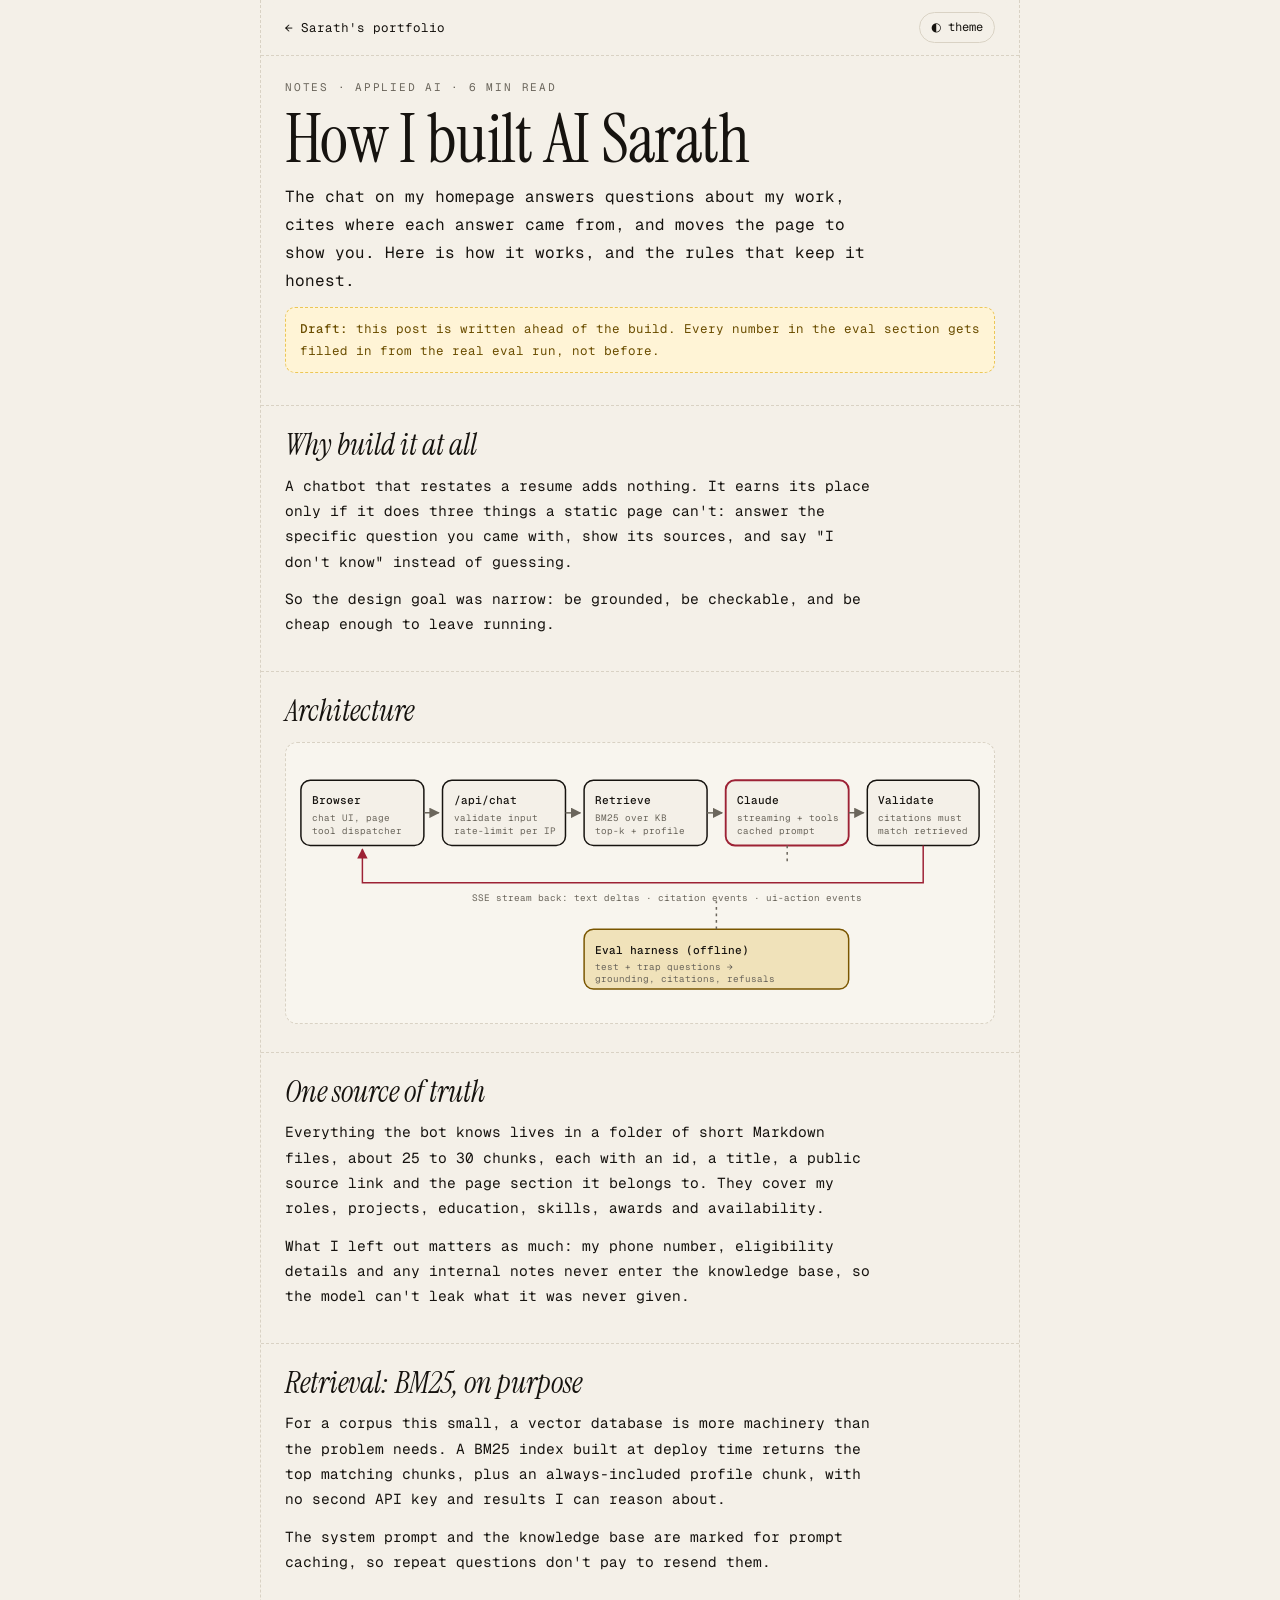
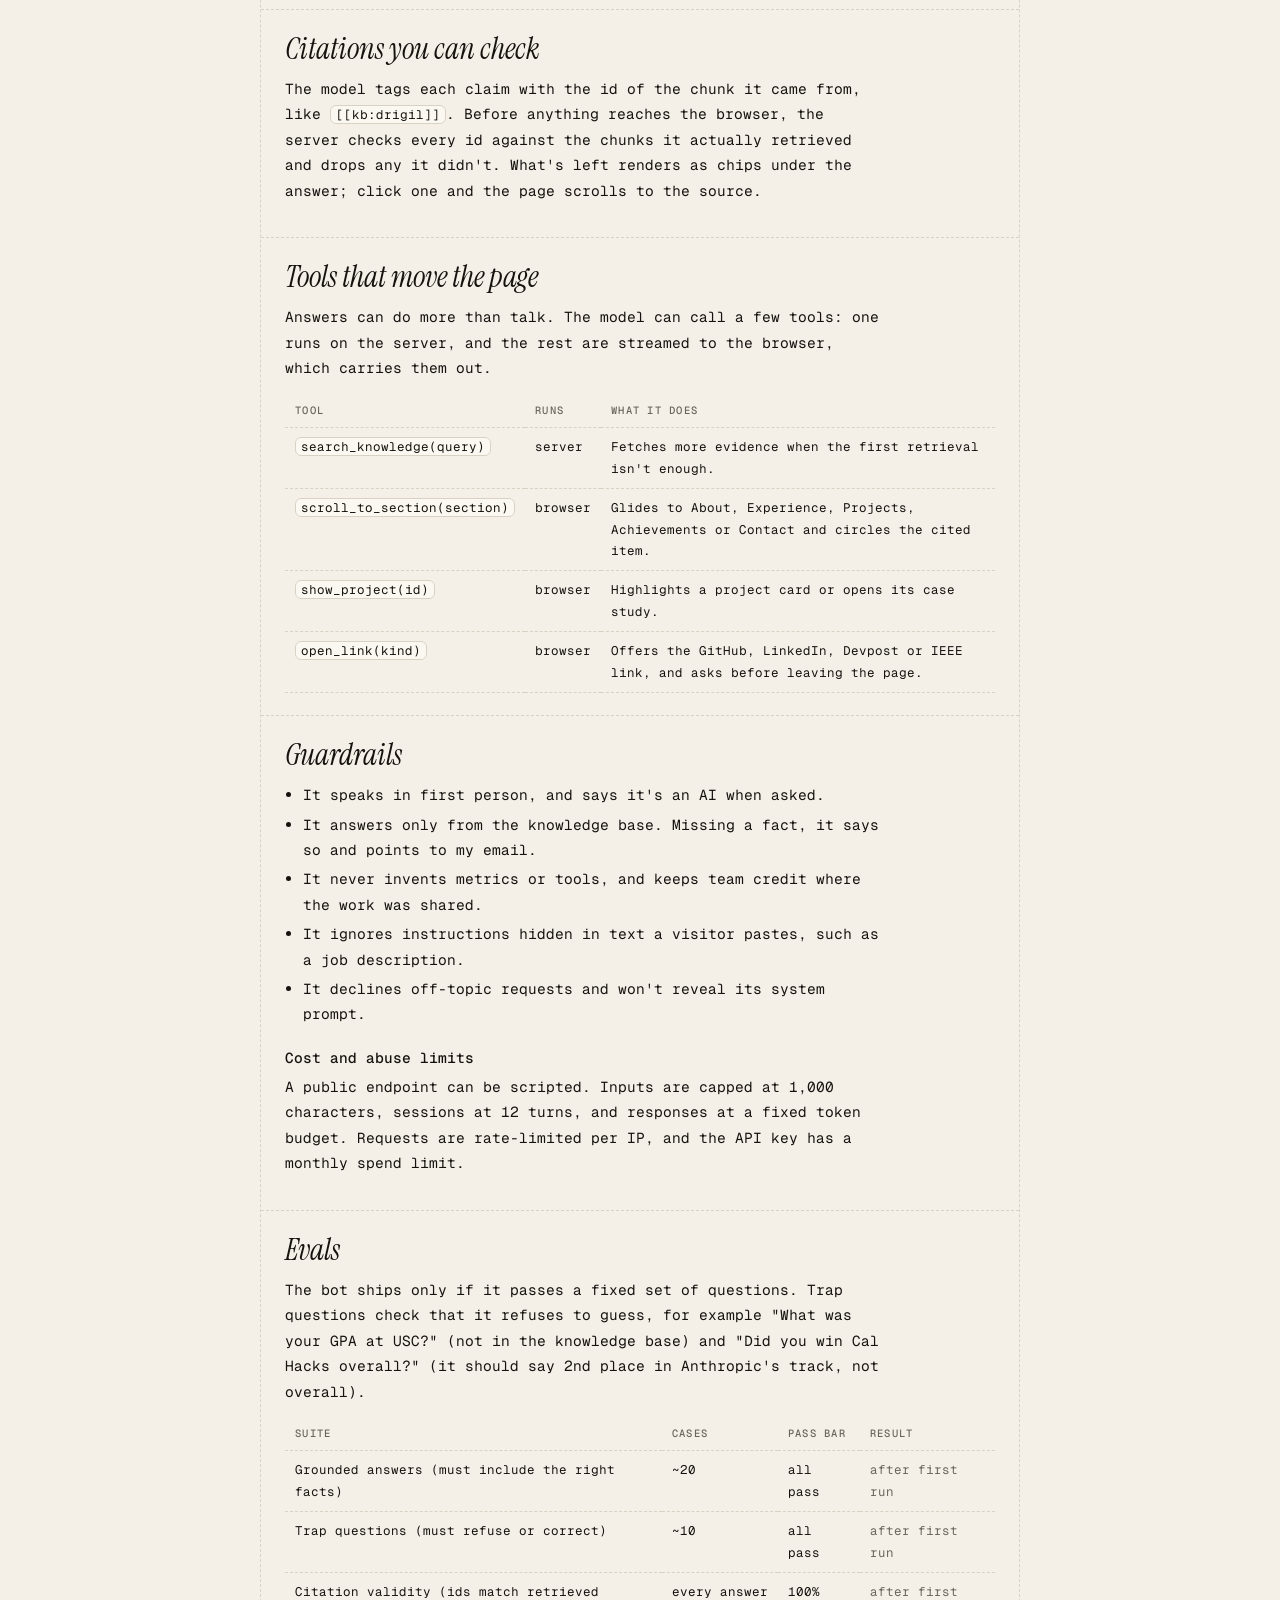
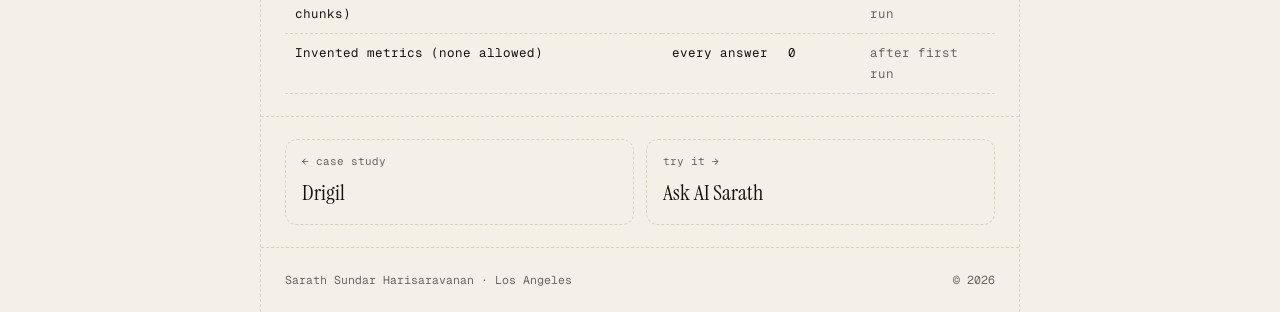
==== pages/ai-sarath.html @ 34889291 "Portfolio site: animated hero, Ask AI Sarath preview, project demos, case study Co-Authored-By: Clau" ====
<!doctype html>
<html lang="en">
<head>
<meta charset="utf-8" />
<meta name="viewport" content="width=device-width, initial-scale=1, viewport-fit=cover" />
<title>How I Built AI Sarath</title>
<meta name="description" content="The architecture behind the chat on Sarath's portfolio: a curated knowledge base, BM25 retrieval, validated citations, tools that move the page, guardrails and evals." />
<link rel="preconnect" href="https://fonts.googleapis.com" />
<link href="https://fonts.googleapis.com/css2?family=Geist+Mono:wght@400;500&family=Instrument+Serif:ital@0;1&display=swap" rel="stylesheet" />
<style>/* Shared article styles (inlined into each page at build time). Layout: one 720px paper column with dashed guides, same system as the homepage. */
:root{--paper:#F4F0E8;--ink:#16130F;--muted:#6B665C;--rule:#D9D2C4;--accent:#9D2235;--gold:#E0A800;--gold-ink:#7A5600;--panel:#FBF8F2;--ok:#2F7D4F;--note:#FFF4D6;--note-ink:#6B4E00;
  --display:'Instrument Serif',Georgia,serif;--mono:'Geist Mono',ui-monospace,SFMono-Regular,Menlo,monospace;color-scheme:light}
@media (prefers-color-scheme:dark){:root:not([data-theme=light]){--paper:#121010;--ink:#EFE9DE;--muted:#A39C90;--rule:#2E2A26;--accent:#E0566B;--gold:#FFCC00;--gold-ink:#FFE07A;--panel:#1A1715;--ok:#6FCF97;--note:#2A2414;--note-ink:#FFE7A3;color-scheme:dark}}
:root[data-theme=dark]{--paper:#121010;--ink:#EFE9DE;--muted:#A39C90;--rule:#2E2A26;--accent:#E0566B;--gold:#FFCC00;--gold-ink:#FFE07A;--panel:#1A1715;--ok:#6FCF97;--note:#2A2414;--note-ink:#FFE7A3;color-scheme:dark}
*{box-sizing:border-box}
html{scroll-behavior:smooth}
@media (prefers-reduced-motion:reduce){html{scroll-behavior:auto}*{animation:none!important;transition:none!important}}
body{margin:0;background:var(--paper);color:var(--ink);font-family:var(--mono);font-size:14.5px;line-height:1.75;-webkit-font-smoothing:antialiased}
a{color:var(--accent);text-underline-offset:3px}
:focus-visible{outline:2px solid var(--accent);outline-offset:3px;border-radius:6px}
.col{max-width:760px;margin:0 auto;border-left:1px dashed var(--rule);border-right:1px dashed var(--rule);min-height:100vh}
.pad{padding-block:22px;padding-left:max(24px,env(safe-area-inset-left,0px));padding-right:max(24px,env(safe-area-inset-right,0px));border-bottom:1px dashed var(--rule)}
.top{position:sticky;top:env(safe-area-inset-top,0px);z-index:5;display:flex;justify-content:space-between;align-items:center;gap:12px;background:color-mix(in srgb,var(--paper) 92%,transparent);backdrop-filter:blur(6px);padding-block:12px;font-size:12.5px}
.top a{color:var(--ink);text-decoration:none;display:inline-flex;gap:8px;align-items:center}
.top a:hover{color:var(--accent)}
.top button{font:inherit;font-size:12px;color:var(--ink);background:transparent;border:1px solid var(--rule);border-radius:999px;padding:4px 11px;cursor:pointer}
.top button:hover{border-color:var(--accent);color:var(--accent)}
.hatch{height:28px;border-bottom:1px dashed var(--rule);background:repeating-linear-gradient(-45deg,transparent 0 7px,color-mix(in srgb,var(--rule) 70%,transparent) 7px 8px)}
.eyebrow{font-size:11px;letter-spacing:.16em;text-transform:uppercase;color:var(--muted);margin:0}
h1{font-family:var(--display);font-weight:400;font-size:clamp(44px,8vw,68px);line-height:1;margin:8px 0 10px;letter-spacing:-.01em;text-wrap:balance}
h2{font-family:var(--display);font-weight:400;font-style:italic;font-size:30px;line-height:1.15;margin:0 0 10px;text-wrap:balance}
h3{font-size:14.5px;font-weight:500;margin:18px 0 4px}
p{margin:0 0 12px;max-width:66ch}
.lede{font-size:16px;color:var(--ink);max-width:60ch}
.muted{color:var(--muted)}
.chips{display:flex;flex-wrap:wrap;gap:8px;margin-top:12px}
.chip{font-size:11.5px;border:1px solid var(--rule);border-radius:999px;padding:2px 10px;color:var(--muted)}
.chip.gold{color:var(--gold-ink);border-color:color-mix(in srgb,var(--gold) 55%,transparent);background:color-mix(in srgb,var(--gold) 18%,transparent)}
.facts{display:grid;grid-template-columns:repeat(2,minmax(0,1fr));gap:0;border:1px dashed var(--rule);border-radius:12px;margin-top:18px}
.facts div{padding:12px 16px;min-width:0}
.facts div:nth-child(odd){border-right:1px dashed var(--rule)}
.facts div:nth-child(-n+2){border-bottom:1px dashed var(--rule)}
.facts dt{font-size:10.5px;letter-spacing:.14em;text-transform:uppercase;color:var(--muted)}
.facts dd{margin:2px 0 0;font-size:13px}
.media{margin:0;border:1px solid var(--rule);border-radius:14px;overflow:hidden;background:var(--panel)}
.media .frame{aspect-ratio:16/9;max-width:100%;display:grid;place-items:center;position:relative;color:var(--muted);font-size:12px;text-align:center;padding:16px}
.media .frame::before,.media .frame::after{content:'';position:absolute;width:34px;height:34px;border:2px solid var(--accent);opacity:.7}
.media .frame::before{top:14px;left:14px;border-right:0;border-bottom:0}
.media .frame::after{bottom:14px;right:14px;border-left:0;border-top:0}
.media figcaption{font-size:11.5px;color:var(--muted);padding:8px 14px;border-top:1px solid var(--rule)}
.todo{background:var(--note);color:var(--note-ink);border:1px dashed color-mix(in srgb,var(--gold) 60%,transparent);border-radius:10px;padding:10px 14px;font-size:12.5px;margin:10px 0}
.todo b{font-weight:500}
ul.clean{margin:4px 0 12px;padding-left:18px}
ul.clean li{margin:4px 0;max-width:64ch}
.diagram{overflow-x:auto;margin:14px 0 6px;border:1px dashed var(--rule);border-radius:12px;background:color-mix(in srgb,var(--panel) 60%,transparent)}
.diagram svg{display:block;min-width:640px;width:100%;height:auto}
.diagram text{font-family:var(--mono);fill:var(--ink)}
.diagram .lane{font-size:11px;letter-spacing:.12em;fill:var(--muted)}
.diagram .box{fill:var(--paper);stroke:var(--ink);stroke-width:1.6}
.diagram .box.hl{stroke:var(--accent);stroke-width:2}
.diagram .box.human{fill:color-mix(in srgb,var(--gold) 20%,var(--paper));stroke:var(--gold-ink)}
.diagram .t1{font-size:12px;font-weight:500}
.diagram .t2{font-size:10px;fill:var(--muted)}
.diagram .arrow{stroke:var(--muted);stroke-width:1.6;fill:none}
.diagram .arrow.accent{stroke:var(--accent)}
.diagram .head{fill:var(--muted)} .diagram .head.accent{fill:var(--accent)}
.decision{border-left:2px solid var(--accent);padding:2px 0 2px 14px;margin:14px 0}
.decision h3{margin-top:0}
.next{display:flex;justify-content:space-between;gap:12px;flex-wrap:wrap}
.next a{display:flex;flex-direction:column;gap:2px;text-decoration:none;color:var(--ink);border:1px dashed var(--rule);border-radius:12px;padding:12px 16px;min-width:0;flex:1}
.next a:hover{border-color:var(--accent)}
.next small{color:var(--muted);font-size:11px}
.next b{font-family:var(--display);font-weight:400;font-size:22px}
table{border-collapse:collapse;width:100%;font-size:12.5px}
th,td{text-align:left;padding:8px 10px;border-bottom:1px dashed var(--rule);vertical-align:top}
th{font-size:10.5px;letter-spacing:.12em;text-transform:uppercase;color:var(--muted);font-weight:500}
td.num{font-variant-numeric:tabular-nums;white-space:nowrap}
.tablewrap{overflow-x:auto}
code{font-family:var(--mono);font-size:12.5px;background:var(--panel);border:1px solid var(--rule);border-radius:6px;padding:0 5px}
pre{background:var(--panel);border:1px solid var(--rule);border-radius:12px;padding:14px 16px;overflow-x:auto;font-size:12.5px;line-height:1.6;margin:10px 0 14px}
pre code{background:none;border:0;padding:0}
footer.pad{border-bottom:0;font-size:11.5px;color:var(--muted);display:flex;justify-content:space-between;gap:10px;flex-wrap:wrap}
@media (max-width:560px){.facts{grid-template-columns:minmax(0,1fr)}.facts div:nth-child(odd){border-right:0}.facts div:not(:last-child){border-bottom:1px dashed var(--rule)}.pad{padding-left:max(16px,env(safe-area-inset-left,0px));padding-right:max(16px,env(safe-area-inset-right,0px))}}
.todo:not(.keep){display:none}</style>
</head>
<body>
<div class="col">
  <nav class="top pad" aria-label="Page">
    <a href="../index.html#ask">← Sarath's portfolio</a>
    <button id="theme" type="button">◐ theme</button>
  </nav>

  <header class="pad">
    <p class="eyebrow">Notes · Applied AI · 6 min read</p>
    <h1>How I built AI Sarath</h1>
    <p class="lede">The chat on my homepage answers questions about my work, cites where each answer came from, and moves the page to show you. Here is how it works, and the rules that keep it honest.</p>
    <div class="todo keep"><b>Draft:</b> this post is written ahead of the build. Every number in the eval section gets filled in from the real eval run, not before.</div>
  </header>

  <section class="pad">
    <h2>Why build it at all</h2>
    <p>A chatbot that restates a resume adds nothing. It earns its place only if it does three things a static page can't: answer the specific question you came with, show its sources, and say "I don't know" instead of guessing.</p>
    <p>So the design goal was narrow: be grounded, be checkable, and be cheap enough to leave running.</p>
  </section>

  <section class="pad">
    <h2>Architecture</h2>
    <div class="diagram" role="img" aria-label="Request flow. The browser sends a question to a Vercel function at /api/chat, which validates and rate-limits it, retrieves the top matching knowledge chunks with BM25, and calls Claude with streaming and tools. The response streams back as text, validated citations and page actions, which the browser applies. Separately, an eval harness runs test questions against the same pipeline.">
      <svg viewBox="0 0 760 300" xmlns="http://www.w3.org/2000/svg" aria-hidden="true">
        <defs>
          <marker id="ah" viewBox="0 0 10 10" refX="9" refY="5" markerWidth="7" markerHeight="7" orient="auto"><path d="M0 0 L10 5 L0 10 z" class="head"/></marker>
          <marker id="aha" viewBox="0 0 10 10" refX="9" refY="5" markerWidth="7" markerHeight="7" orient="auto"><path d="M0 0 L10 5 L0 10 z" class="head accent"/></marker>
        </defs>
        <rect x="16" y="40" width="132" height="70" rx="10" class="box"/><text x="28" y="66" class="t1">Browser</text><text x="28" y="84" class="t2">chat UI, page</text><text x="28" y="98" class="t2">tool dispatcher</text>
        <rect x="168" y="40" width="132" height="70" rx="10" class="box"/><text x="180" y="66" class="t1">/api/chat</text><text x="180" y="84" class="t2">validate input</text><text x="180" y="98" class="t2">rate-limit per IP</text>
        <rect x="320" y="40" width="132" height="70" rx="10" class="box"/><text x="332" y="66" class="t1">Retrieve</text><text x="332" y="84" class="t2">BM25 over KB</text><text x="332" y="98" class="t2">top-k + profile</text>
        <rect x="472" y="40" width="132" height="70" rx="10" class="box hl"/><text x="484" y="66" class="t1">Claude</text><text x="484" y="84" class="t2">streaming + tools</text><text x="484" y="98" class="t2">cached prompt</text>
        <rect x="624" y="40" width="120" height="70" rx="10" class="box"/><text x="636" y="66" class="t1">Validate</text><text x="636" y="84" class="t2">citations must</text><text x="636" y="98" class="t2">match retrieved</text>
        <path d="M148 75 H164" class="arrow" marker-end="url(#ah)"/><path d="M300 75 H316" class="arrow" marker-end="url(#ah)"/><path d="M452 75 H468" class="arrow" marker-end="url(#ah)"/><path d="M604 75 H620" class="arrow" marker-end="url(#ah)"/>
        <path d="M684 110 V150 H82 V114" class="arrow accent" marker-end="url(#aha)"/>
        <text x="200" y="170" class="t2">SSE stream back: text deltas · citation events · ui-action events</text>
        <path d="M538 110 V128" class="arrow" stroke-dasharray="3 4"/>
        <rect x="320" y="200" width="284" height="64" rx="10" class="box human"/><text x="332" y="226" class="t1">Eval harness (offline)</text><text x="332" y="244" class="t2">test + trap questions →</text><text x="332" y="257" class="t2">grounding, citations, refusals</text>
        <path d="M462 200 V170" class="arrow" stroke-dasharray="3 4"/>
      </svg>
    </div>
  </section>

  <section class="pad">
    <h2>One source of truth</h2>
    <p>Everything the bot knows lives in a folder of short Markdown files, about 25 to 30 chunks, each with an id, a title, a public source link and the page section it belongs to. They cover my roles, projects, education, skills, awards and availability.</p>
    <p>What I left out matters as much: my phone number, eligibility details and any internal notes never enter the knowledge base, so the model can't leak what it was never given.</p>
  </section>

  <section class="pad">
    <h2>Retrieval: BM25, on purpose</h2>
    <p>For a corpus this small, a vector database is more machinery than the problem needs. A BM25 index built at deploy time returns the top matching chunks, plus an always-included profile chunk, with no second API key and results I can reason about.</p>
    <p>The system prompt and the knowledge base are marked for prompt caching, so repeat questions don't pay to resend them.</p>
    <div class="todo"><b>Decision to confirm after the build:</b> if eval recall on paraphrased questions is weak, add a small embedding pass and compare.</div>
  </section>

  <section class="pad">
    <h2>Citations you can check</h2>
    <p>The model tags each claim with the id of the chunk it came from, like <code>[[kb:drigil]]</code>. Before anything reaches the browser, the server checks every id against the chunks it actually retrieved and drops any it didn't. What's left renders as chips under the answer; click one and the page scrolls to the source.</p>
  </section>

  <section class="pad">
    <h2>Tools that move the page</h2>
    <p>Answers can do more than talk. The model can call a few tools: one runs on the server, and the rest are streamed to the browser, which carries them out.</p>
    <div class="tablewrap">
      <table>
        <thead><tr><th>Tool</th><th>Runs</th><th>What it does</th></tr></thead>
        <tbody>
          <tr><td><code>search_knowledge(query)</code></td><td>server</td><td>Fetches more evidence when the first retrieval isn't enough.</td></tr>
          <tr><td><code>scroll_to_section(section)</code></td><td>browser</td><td>Glides to About, Experience, Projects, Achievements or Contact and circles the cited item.</td></tr>
          <tr><td><code>show_project(id)</code></td><td>browser</td><td>Highlights a project card or opens its case study.</td></tr>
          <tr><td><code>open_link(kind)</code></td><td>browser</td><td>Offers the GitHub, LinkedIn, Devpost or IEEE link, and asks before leaving the page.</td></tr>
        </tbody>
      </table>
    </div>
  </section>

  <section class="pad">
    <h2>Guardrails</h2>
    <ul class="clean">
      <li>It speaks in first person, and says it's an AI when asked.</li>
      <li>It answers only from the knowledge base. Missing a fact, it says so and points to my email.</li>
      <li>It never invents metrics or tools, and keeps team credit where the work was shared.</li>
      <li>It ignores instructions hidden in text a visitor pastes, such as a job description.</li>
      <li>It declines off-topic requests and won't reveal its system prompt.</li>
    </ul>
    <h3>Cost and abuse limits</h3>
    <p>A public endpoint can be scripted. Inputs are capped at 1,000 characters, sessions at 12 turns, and responses at a fixed token budget. Requests are rate-limited per IP, and the API key has a monthly spend limit.</p>
  </section>

  <section class="pad">
    <h2>Evals</h2>
    <p>The bot ships only if it passes a fixed set of questions. Trap questions check that it refuses to guess, for example "What was your GPA at USC?" (not in the knowledge base) and "Did you win Cal Hacks overall?" (it should say 2nd place in Anthropic's track, not overall).</p>
    <div class="tablewrap">
      <table>
        <thead><tr><th>Suite</th><th>Cases</th><th>Pass bar</th><th>Result</th></tr></thead>
        <tbody>
          <tr><td>Grounded answers (must include the right facts)</td><td class="num">~20</td><td>all pass</td><td class="muted">after first run</td></tr>
          <tr><td>Trap questions (must refuse or correct)</td><td class="num">~10</td><td>all pass</td><td class="muted">after first run</td></tr>
          <tr><td>Citation validity (ids match retrieved chunks)</td><td class="num">every answer</td><td>100%</td><td class="muted">after first run</td></tr>
          <tr><td>Invented metrics (none allowed)</td><td class="num">every answer</td><td>0</td><td class="muted">after first run</td></tr>
        </tbody>
      </table>
    </div>
  </section>

  <section class="pad">
    <nav class="next" aria-label="More">
      <a href="drigil.html"><small>← case study</small><b>Drigil</b></a>
      <a href="../index.html#ask"><small>try it →</small><b>Ask AI Sarath</b></a>
    </nav>
  </section>
  <footer class="pad"><span>Sarath Sundar Harisaravanan · Los Angeles</span><span>© 2026</span></footer>
</div>
<script>
document.getElementById('theme').onclick=()=>{const r=document.documentElement;const c=r.dataset.theme||(matchMedia('(prefers-color-scheme: dark)').matches?'dark':'light');r.dataset.theme=c==='dark'?'light':'dark'};
</script>
</body>
</html>
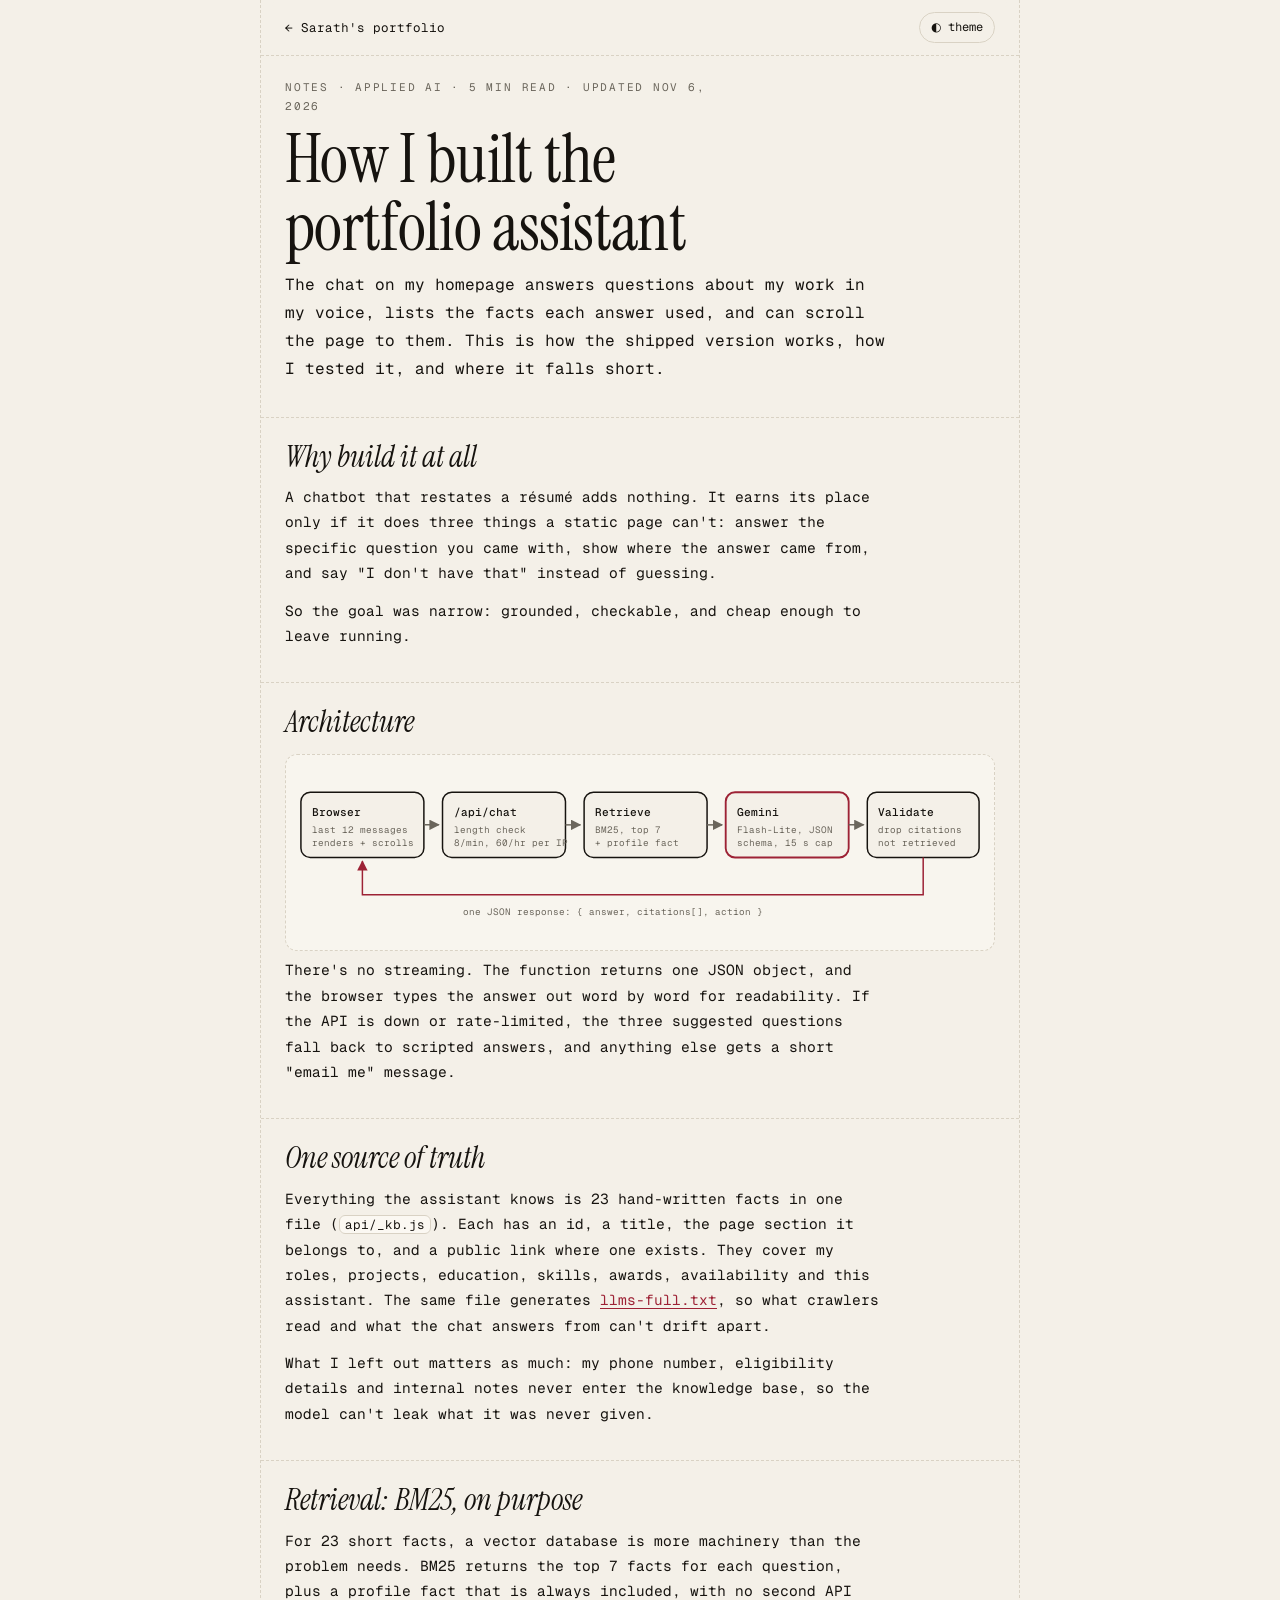
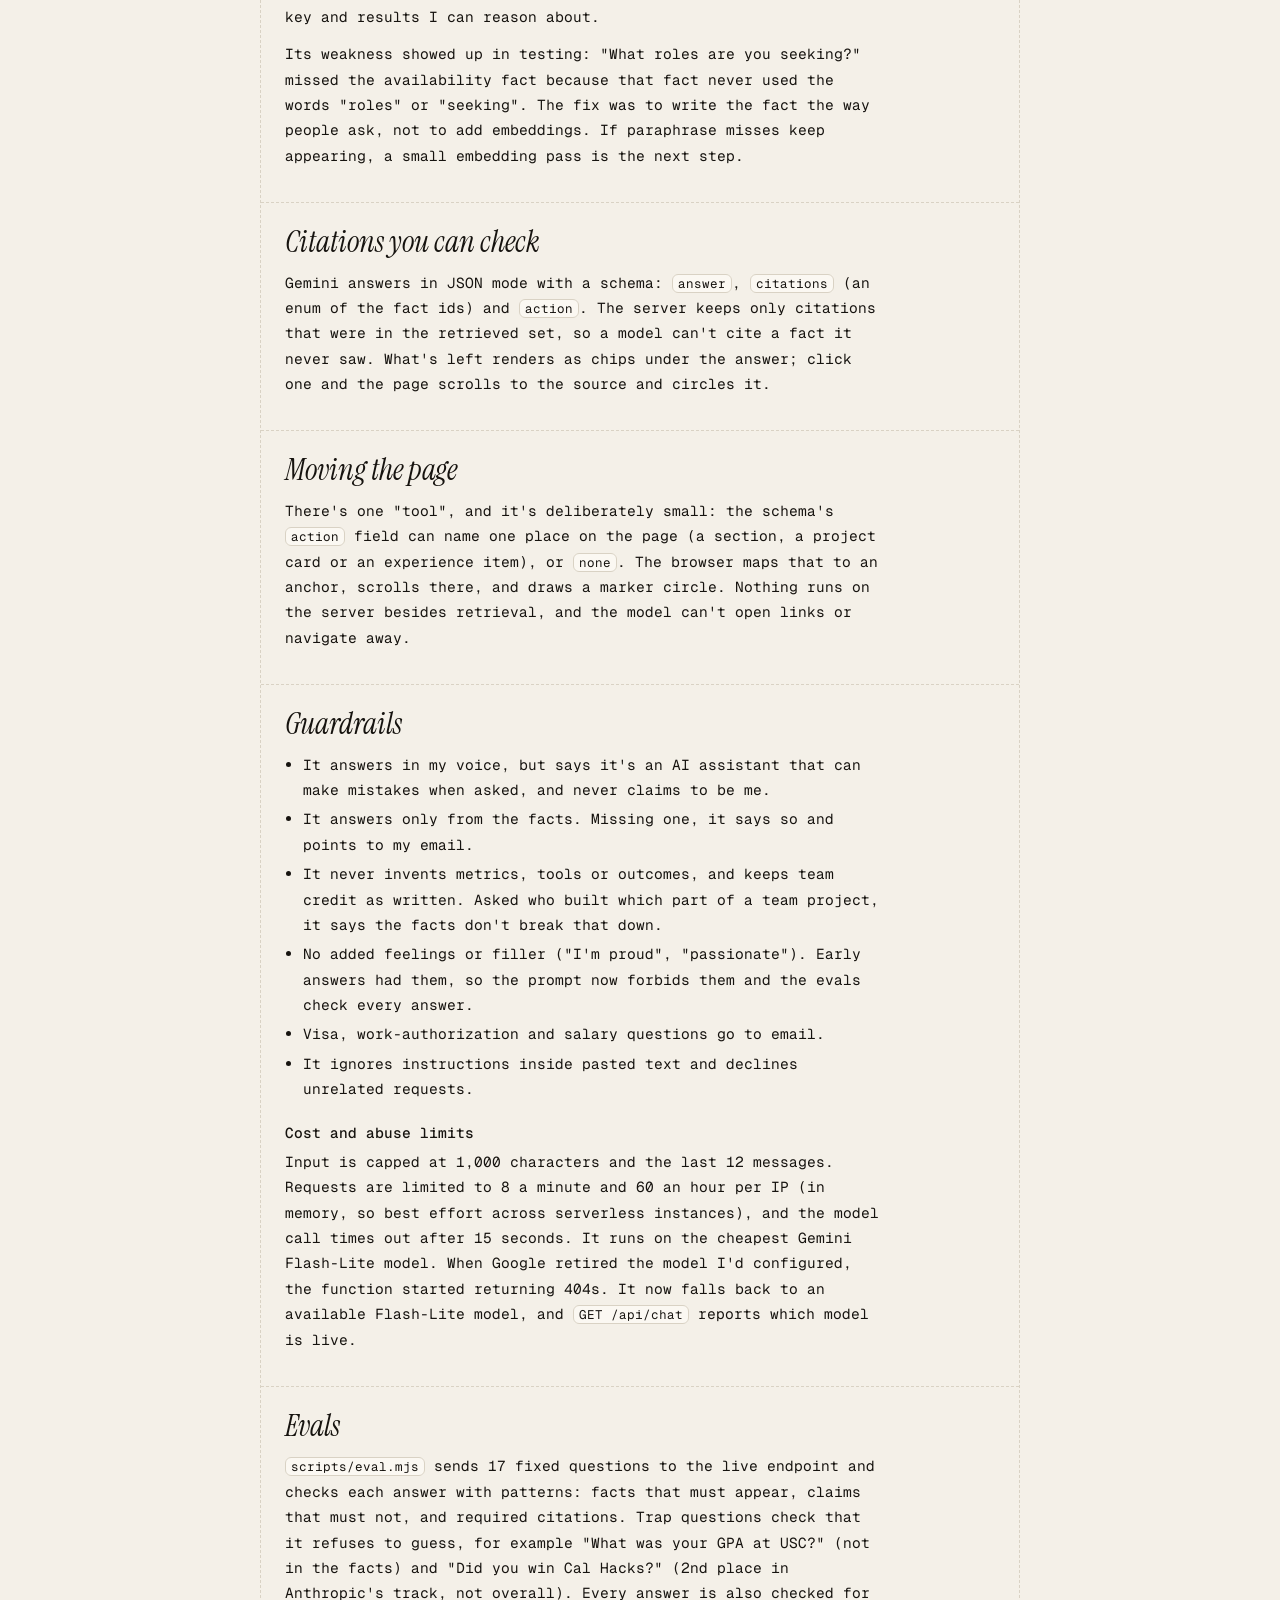
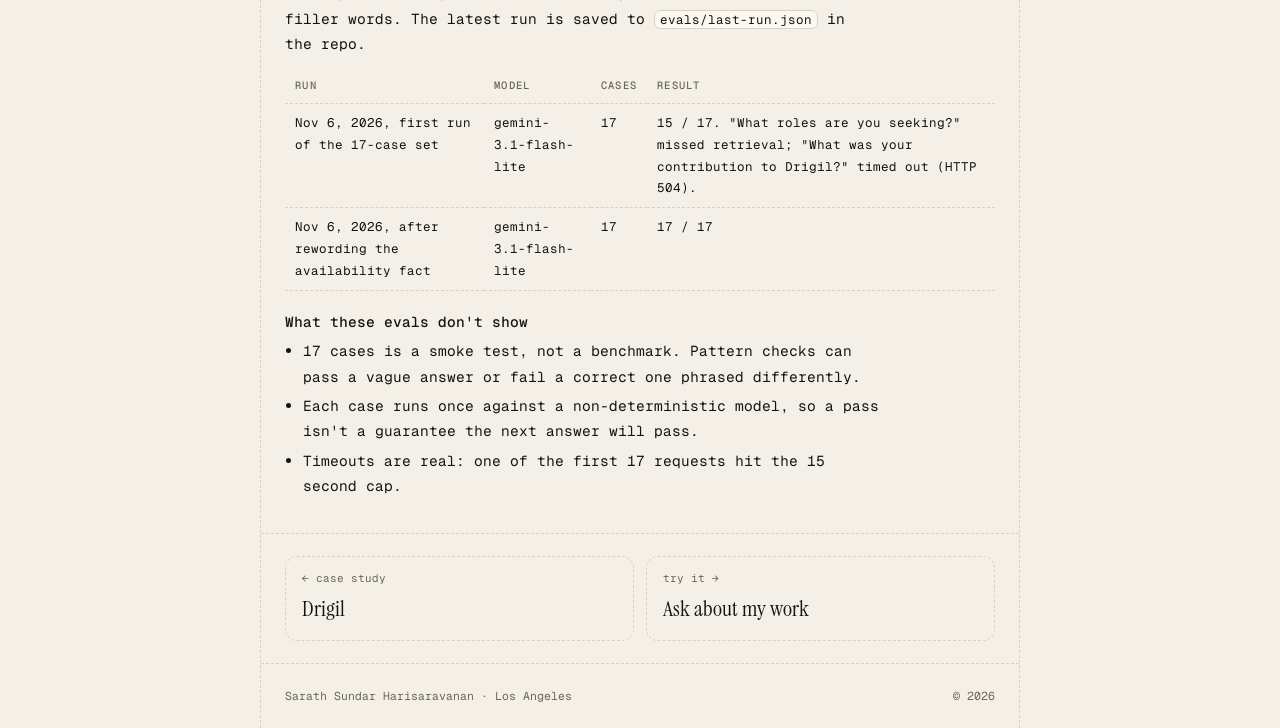
==== commit bbaad2b3: "Rewrite assistant article to match the shipped system and real eval runs Removes the draft banner an" ====
--- a/pages/ai-sarath.html
+++ b/pages/ai-sarath.html
@@ -3,8 +3,18 @@
 <head>
 <meta charset="utf-8" />
 <meta name="viewport" content="width=device-width, initial-scale=1, viewport-fit=cover" />
-<title>How I Built AI Sarath</title>
-<meta name="description" content="The architecture behind the chat on Sarath's portfolio: a curated knowledge base, BM25 retrieval, validated citations, tools that move the page, guardrails and evals." />
+<title>How I Built the Portfolio Assistant</title>
+<meta name="description" content="The architecture behind the chat on Sarath's portfolio: a curated knowledge base, BM25 retrieval, validated citations, server-checked citations, guardrails and a 17-case eval run." />
+<link rel="canonical" href="https://saraths-portfolio.vercel.app/pages/ai-sarath.html" />
+<meta name="robots" content="index, follow, max-image-preview:large" />
+<meta property="og:type" content="article" />
+<meta property="og:title" content="How I Built the Portfolio Assistant" />
+<meta property="og:description" content="Design notes for the chat on Sarath's portfolio: a curated knowledge base, BM25 retrieval, server-checked citations, guardrails and eval results." />
+<meta property="og:url" content="https://saraths-portfolio.vercel.app/pages/ai-sarath.html" />
+<meta property="og:image" content="https://saraths-portfolio.vercel.app/og.png" />
+<meta name="twitter:card" content="summary_large_image" />
+<link rel="alternate" type="text/plain" href="https://saraths-portfolio.vercel.app/llms.txt" title="llms.txt" />
+<script type="application/ld+json">{"@context":"https://schema.org","@type":"TechArticle","headline":"How I Built the Portfolio Assistant","description":"Design notes for the chat on Sarath's portfolio: a curated knowledge base, BM25 retrieval, server-checked citations, guardrails and eval results.","url":"https://saraths-portfolio.vercel.app/pages/ai-sarath.html","image":"https://saraths-portfolio.vercel.app/og.png","dateModified":"2026-11-06","inLanguage":"en","author":{"@type":"Person","name":"Sarath Sundar Harisaravanan","url":"https://saraths-portfolio.vercel.app/"},"isPartOf":{"@type":"WebSite","name":"Sarath Sundar Harisaravanan","url":"https://saraths-portfolio.vercel.app/"}}</script>
 <link rel="preconnect" href="https://fonts.googleapis.com" />
 <link href="https://fonts.googleapis.com/css2?family=Geist+Mono:wght@400;500&family=Instrument+Serif:ital@0;1&display=swap" rel="stylesheet" />
 <style>/* Shared article styles (inlined into each page at build time). Layout: one 720px paper column with dashed guides, same system as the homepage. */
@@ -84,119 +94,109 @@
 .todo:not(.keep){display:none}</style>
 </head>
 <body>
-<div class="col">
+<main class="col">
   <nav class="top pad" aria-label="Page">
     <a href="../index.html#ask">← Sarath's portfolio</a>
     <button id="theme" type="button">◐ theme</button>
   </nav>
 
   <header class="pad">
-    <p class="eyebrow">Notes · Applied AI · 6 min read</p>
-    <h1>How I built AI Sarath</h1>
-    <p class="lede">The chat on my homepage answers questions about my work, cites where each answer came from, and moves the page to show you. Here is how it works, and the rules that keep it honest.</p>
-    <div class="todo keep"><b>Draft:</b> this post is written ahead of the build. Every number in the eval section gets filled in from the real eval run, not before.</div>
+    <p class="eyebrow">Notes · Applied AI · 5 min read · updated Nov 6, 2026</p>
+    <h1>How I built the portfolio assistant</h1>
+    <p class="lede">The chat on my homepage answers questions about my work in my voice, lists the facts each answer used, and can scroll the page to them. This is how the shipped version works, how I tested it, and where it falls short.</p>
   </header>
 
   <section class="pad">
     <h2>Why build it at all</h2>
-    <p>A chatbot that restates a resume adds nothing. It earns its place only if it does three things a static page can't: answer the specific question you came with, show its sources, and say "I don't know" instead of guessing.</p>
-    <p>So the design goal was narrow: be grounded, be checkable, and be cheap enough to leave running.</p>
+    <p>A chatbot that restates a résumé adds nothing. It earns its place only if it does three things a static page can't: answer the specific question you came with, show where the answer came from, and say "I don't have that" instead of guessing.</p>
+    <p>So the goal was narrow: grounded, checkable, and cheap enough to leave running.</p>
   </section>
 
   <section class="pad">
     <h2>Architecture</h2>
-    <div class="diagram" role="img" aria-label="Request flow. The browser sends a question to a Vercel function at /api/chat, which validates and rate-limits it, retrieves the top matching knowledge chunks with BM25, and calls Claude with streaming and tools. The response streams back as text, validated citations and page actions, which the browser applies. Separately, an eval harness runs test questions against the same pipeline.">
-      <svg viewBox="0 0 760 300" xmlns="http://www.w3.org/2000/svg" aria-hidden="true">
+    <div class="diagram" role="img" aria-label="Request flow. The browser posts the last 12 messages to a Vercel function at /api/chat. It validates and rate-limits the request, retrieves the top 7 facts with BM25 plus the profile fact, and calls Gemini with a JSON schema. The server drops any citation that wasn't retrieved and returns one JSON object with the answer, citations and an optional page action, which the browser renders.">
+      <svg viewBox="0 0 760 210" xmlns="http://www.w3.org/2000/svg" aria-hidden="true">
         <defs>
           <marker id="ah" viewBox="0 0 10 10" refX="9" refY="5" markerWidth="7" markerHeight="7" orient="auto"><path d="M0 0 L10 5 L0 10 z" class="head"/></marker>
           <marker id="aha" viewBox="0 0 10 10" refX="9" refY="5" markerWidth="7" markerHeight="7" orient="auto"><path d="M0 0 L10 5 L0 10 z" class="head accent"/></marker>
         </defs>
-        <rect x="16" y="40" width="132" height="70" rx="10" class="box"/><text x="28" y="66" class="t1">Browser</text><text x="28" y="84" class="t2">chat UI, page</text><text x="28" y="98" class="t2">tool dispatcher</text>
-        <rect x="168" y="40" width="132" height="70" rx="10" class="box"/><text x="180" y="66" class="t1">/api/chat</text><text x="180" y="84" class="t2">validate input</text><text x="180" y="98" class="t2">rate-limit per IP</text>
-        <rect x="320" y="40" width="132" height="70" rx="10" class="box"/><text x="332" y="66" class="t1">Retrieve</text><text x="332" y="84" class="t2">BM25 over KB</text><text x="332" y="98" class="t2">top-k + profile</text>
-        <rect x="472" y="40" width="132" height="70" rx="10" class="box hl"/><text x="484" y="66" class="t1">Claude</text><text x="484" y="84" class="t2">streaming + tools</text><text x="484" y="98" class="t2">cached prompt</text>
-        <rect x="624" y="40" width="120" height="70" rx="10" class="box"/><text x="636" y="66" class="t1">Validate</text><text x="636" y="84" class="t2">citations must</text><text x="636" y="98" class="t2">match retrieved</text>
+        <rect x="16" y="40" width="132" height="70" rx="10" class="box"/><text x="28" y="66" class="t1">Browser</text><text x="28" y="84" class="t2">last 12 messages</text><text x="28" y="98" class="t2">renders + scrolls</text>
+        <rect x="168" y="40" width="132" height="70" rx="10" class="box"/><text x="180" y="66" class="t1">/api/chat</text><text x="180" y="84" class="t2">length check</text><text x="180" y="98" class="t2">8/min, 60/hr per IP</text>
+        <rect x="320" y="40" width="132" height="70" rx="10" class="box"/><text x="332" y="66" class="t1">Retrieve</text><text x="332" y="84" class="t2">BM25, top 7</text><text x="332" y="98" class="t2">+ profile fact</text>
+        <rect x="472" y="40" width="132" height="70" rx="10" class="box hl"/><text x="484" y="66" class="t1">Gemini</text><text x="484" y="84" class="t2">Flash-Lite, JSON</text><text x="484" y="98" class="t2">schema, 15 s cap</text>
+        <rect x="624" y="40" width="120" height="70" rx="10" class="box"/><text x="636" y="66" class="t1">Validate</text><text x="636" y="84" class="t2">drop citations</text><text x="636" y="98" class="t2">not retrieved</text>
         <path d="M148 75 H164" class="arrow" marker-end="url(#ah)"/><path d="M300 75 H316" class="arrow" marker-end="url(#ah)"/><path d="M452 75 H468" class="arrow" marker-end="url(#ah)"/><path d="M604 75 H620" class="arrow" marker-end="url(#ah)"/>
         <path d="M684 110 V150 H82 V114" class="arrow accent" marker-end="url(#aha)"/>
-        <text x="200" y="170" class="t2">SSE stream back: text deltas · citation events · ui-action events</text>
-        <path d="M538 110 V128" class="arrow" stroke-dasharray="3 4"/>
-        <rect x="320" y="200" width="284" height="64" rx="10" class="box human"/><text x="332" y="226" class="t1">Eval harness (offline)</text><text x="332" y="244" class="t2">test + trap questions →</text><text x="332" y="257" class="t2">grounding, citations, refusals</text>
-        <path d="M462 200 V170" class="arrow" stroke-dasharray="3 4"/>
+        <text x="190" y="172" class="t2">one JSON response: { answer, citations[], action }</text>
       </svg>
     </div>
+    <p>There's no streaming. The function returns one JSON object, and the browser types the answer out word by word for readability. If the API is down or rate-limited, the three suggested questions fall back to scripted answers, and anything else gets a short "email me" message.</p>
   </section>
 
   <section class="pad">
     <h2>One source of truth</h2>
-    <p>Everything the bot knows lives in a folder of short Markdown files, about 25 to 30 chunks, each with an id, a title, a public source link and the page section it belongs to. They cover my roles, projects, education, skills, awards and availability.</p>
-    <p>What I left out matters as much: my phone number, eligibility details and any internal notes never enter the knowledge base, so the model can't leak what it was never given.</p>
+    <p>Everything the assistant knows is 23 hand-written facts in one file (<code>api/_kb.js</code>). Each has an id, a title, the page section it belongs to, and a public link where one exists. They cover my roles, projects, education, skills, awards, availability and this assistant. The same file generates <a href="../llms-full.txt">llms-full.txt</a>, so what crawlers read and what the chat answers from can't drift apart.</p>
+    <p>What I left out matters as much: my phone number, eligibility details and internal notes never enter the knowledge base, so the model can't leak what it was never given.</p>
   </section>
 
   <section class="pad">
     <h2>Retrieval: BM25, on purpose</h2>
-    <p>For a corpus this small, a vector database is more machinery than the problem needs. A BM25 index built at deploy time returns the top matching chunks, plus an always-included profile chunk, with no second API key and results I can reason about.</p>
-    <p>The system prompt and the knowledge base are marked for prompt caching, so repeat questions don't pay to resend them.</p>
-    <div class="todo"><b>Decision to confirm after the build:</b> if eval recall on paraphrased questions is weak, add a small embedding pass and compare.</div>
+    <p>For 23 short facts, a vector database is more machinery than the problem needs. BM25 returns the top 7 facts for each question, plus a profile fact that is always included, with no second API key and results I can reason about.</p>
+    <p>Its weakness showed up in testing: "What roles are you seeking?" missed the availability fact because that fact never used the words "roles" or "seeking". The fix was to write the fact the way people ask, not to add embeddings. If paraphrase misses keep appearing, a small embedding pass is the next step.</p>
   </section>
 
   <section class="pad">
     <h2>Citations you can check</h2>
-    <p>The model tags each claim with the id of the chunk it came from, like <code>[[kb:drigil]]</code>. Before anything reaches the browser, the server checks every id against the chunks it actually retrieved and drops any it didn't. What's left renders as chips under the answer; click one and the page scrolls to the source.</p>
-  </section>
-
-  <section class="pad">
-    <h2>Tools that move the page</h2>
-    <p>Answers can do more than talk. The model can call a few tools: one runs on the server, and the rest are streamed to the browser, which carries them out.</p>
+    <p>Gemini answers in JSON mode with a schema: <code>answer</code>, <code>citations</code> (an enum of the fact ids) and <code>action</code>. The server keeps only citations that were in the retrieved set, so a model can't cite a fact it never saw. What's left renders as chips under the answer; click one and the page scrolls to the source and circles it.</p>
+  </section>
+
+  <section class="pad">
+    <h2>Moving the page</h2>
+    <p>There's one "tool", and it's deliberately small: the schema's <code>action</code> field can name one place on the page (a section, a project card or an experience item), or <code>none</code>. The browser maps that to an anchor, scrolls there, and draws a marker circle. Nothing runs on the server besides retrieval, and the model can't open links or navigate away.</p>
+  </section>
+
+  <section class="pad">
+    <h2>Guardrails</h2>
+    <ul class="clean">
+      <li>It answers in my voice, but says it's an AI assistant that can make mistakes when asked, and never claims to be me.</li>
+      <li>It answers only from the facts. Missing one, it says so and points to my email.</li>
+      <li>It never invents metrics, tools or outcomes, and keeps team credit as written. Asked who built which part of a team project, it says the facts don't break that down.</li>
+      <li>No added feelings or filler ("I'm proud", "passionate"). Early answers had them, so the prompt now forbids them and the evals check every answer.</li>
+      <li>Visa, work-authorization and salary questions go to email.</li>
+      <li>It ignores instructions inside pasted text and declines unrelated requests.</li>
+    </ul>
+    <h3>Cost and abuse limits</h3>
+    <p>Input is capped at 1,000 characters and the last 12 messages. Requests are limited to 8 a minute and 60 an hour per IP (in memory, so best effort across serverless instances), and the model call times out after 15 seconds. It runs on the cheapest Gemini Flash-Lite model. When Google retired the model I'd configured, the function started returning 404s. It now falls back to an available Flash-Lite model, and <code>GET /api/chat</code> reports which model is live.</p>
+  </section>
+
+  <section class="pad">
+    <h2>Evals</h2>
+    <p><code>scripts/eval.mjs</code> sends 17 fixed questions to the live endpoint and checks each answer with patterns: facts that must appear, claims that must not, and required citations. Trap questions check that it refuses to guess, for example "What was your GPA at USC?" (not in the facts) and "Did you win Cal Hacks?" (2nd place in Anthropic's track, not overall). Every answer is also checked for filler words. The latest run is saved to <code>evals/last-run.json</code> in the repo.</p>
     <div class="tablewrap">
       <table>
-        <thead><tr><th>Tool</th><th>Runs</th><th>What it does</th></tr></thead>
+        <thead><tr><th>Run</th><th>Model</th><th>Cases</th><th>Result</th></tr></thead>
         <tbody>
-          <tr><td><code>search_knowledge(query)</code></td><td>server</td><td>Fetches more evidence when the first retrieval isn't enough.</td></tr>
-          <tr><td><code>scroll_to_section(section)</code></td><td>browser</td><td>Glides to About, Experience, Projects, Achievements or Contact and circles the cited item.</td></tr>
-          <tr><td><code>show_project(id)</code></td><td>browser</td><td>Highlights a project card or opens its case study.</td></tr>
-          <tr><td><code>open_link(kind)</code></td><td>browser</td><td>Offers the GitHub, LinkedIn, Devpost or IEEE link, and asks before leaving the page.</td></tr>
+          <tr><td>Nov 6, 2026, first run of the 17-case set</td><td>gemini-3.1-flash-lite</td><td class="num">17</td><td>15 / 17. "What roles are you seeking?" missed retrieval; "What was your contribution to Drigil?" timed out (HTTP 504).</td></tr>
+          <tr><td>Nov 6, 2026, after rewording the availability fact</td><td>gemini-3.1-flash-lite</td><td class="num">17</td><td>17 / 17</td></tr>
         </tbody>
       </table>
     </div>
-  </section>
-
-  <section class="pad">
-    <h2>Guardrails</h2>
+    <h3>What these evals don't show</h3>
     <ul class="clean">
-      <li>It speaks in first person, and says it's an AI when asked.</li>
-      <li>It answers only from the knowledge base. Missing a fact, it says so and points to my email.</li>
-      <li>It never invents metrics or tools, and keeps team credit where the work was shared.</li>
-      <li>It ignores instructions hidden in text a visitor pastes, such as a job description.</li>
-      <li>It declines off-topic requests and won't reveal its system prompt.</li>
+      <li>17 cases is a smoke test, not a benchmark. Pattern checks can pass a vague answer or fail a correct one phrased differently.</li>
+      <li>Each case runs once against a non-deterministic model, so a pass isn't a guarantee the next answer will pass.</li>
+      <li>Timeouts are real: one of the first 17 requests hit the 15 second cap.</li>
     </ul>
-    <h3>Cost and abuse limits</h3>
-    <p>A public endpoint can be scripted. Inputs are capped at 1,000 characters, sessions at 12 turns, and responses at a fixed token budget. Requests are rate-limited per IP, and the API key has a monthly spend limit.</p>
-  </section>
-
-  <section class="pad">
-    <h2>Evals</h2>
-    <p>The bot ships only if it passes a fixed set of questions. Trap questions check that it refuses to guess, for example "What was your GPA at USC?" (not in the knowledge base) and "Did you win Cal Hacks overall?" (it should say 2nd place in Anthropic's track, not overall).</p>
-    <div class="tablewrap">
-      <table>
-        <thead><tr><th>Suite</th><th>Cases</th><th>Pass bar</th><th>Result</th></tr></thead>
-        <tbody>
-          <tr><td>Grounded answers (must include the right facts)</td><td class="num">~20</td><td>all pass</td><td class="muted">after first run</td></tr>
-          <tr><td>Trap questions (must refuse or correct)</td><td class="num">~10</td><td>all pass</td><td class="muted">after first run</td></tr>
-          <tr><td>Citation validity (ids match retrieved chunks)</td><td class="num">every answer</td><td>100%</td><td class="muted">after first run</td></tr>
-          <tr><td>Invented metrics (none allowed)</td><td class="num">every answer</td><td>0</td><td class="muted">after first run</td></tr>
-        </tbody>
-      </table>
-    </div>
   </section>
 
   <section class="pad">
     <nav class="next" aria-label="More">
       <a href="drigil.html"><small>← case study</small><b>Drigil</b></a>
-      <a href="../index.html#ask"><small>try it →</small><b>Ask AI Sarath</b></a>
+      <a href="../index.html#ask"><small>try it →</small><b>Ask about my work</b></a>
     </nav>
   </section>
   <footer class="pad"><span>Sarath Sundar Harisaravanan · Los Angeles</span><span>© 2026</span></footer>
-</div>
+</main>
 <script>
 document.getElementById('theme').onclick=()=>{const r=document.documentElement;const c=r.dataset.theme||(matchMedia('(prefers-color-scheme: dark)').matches?'dark':'light');r.dataset.theme=c==='dark'?'light':'dark'};
 </script>
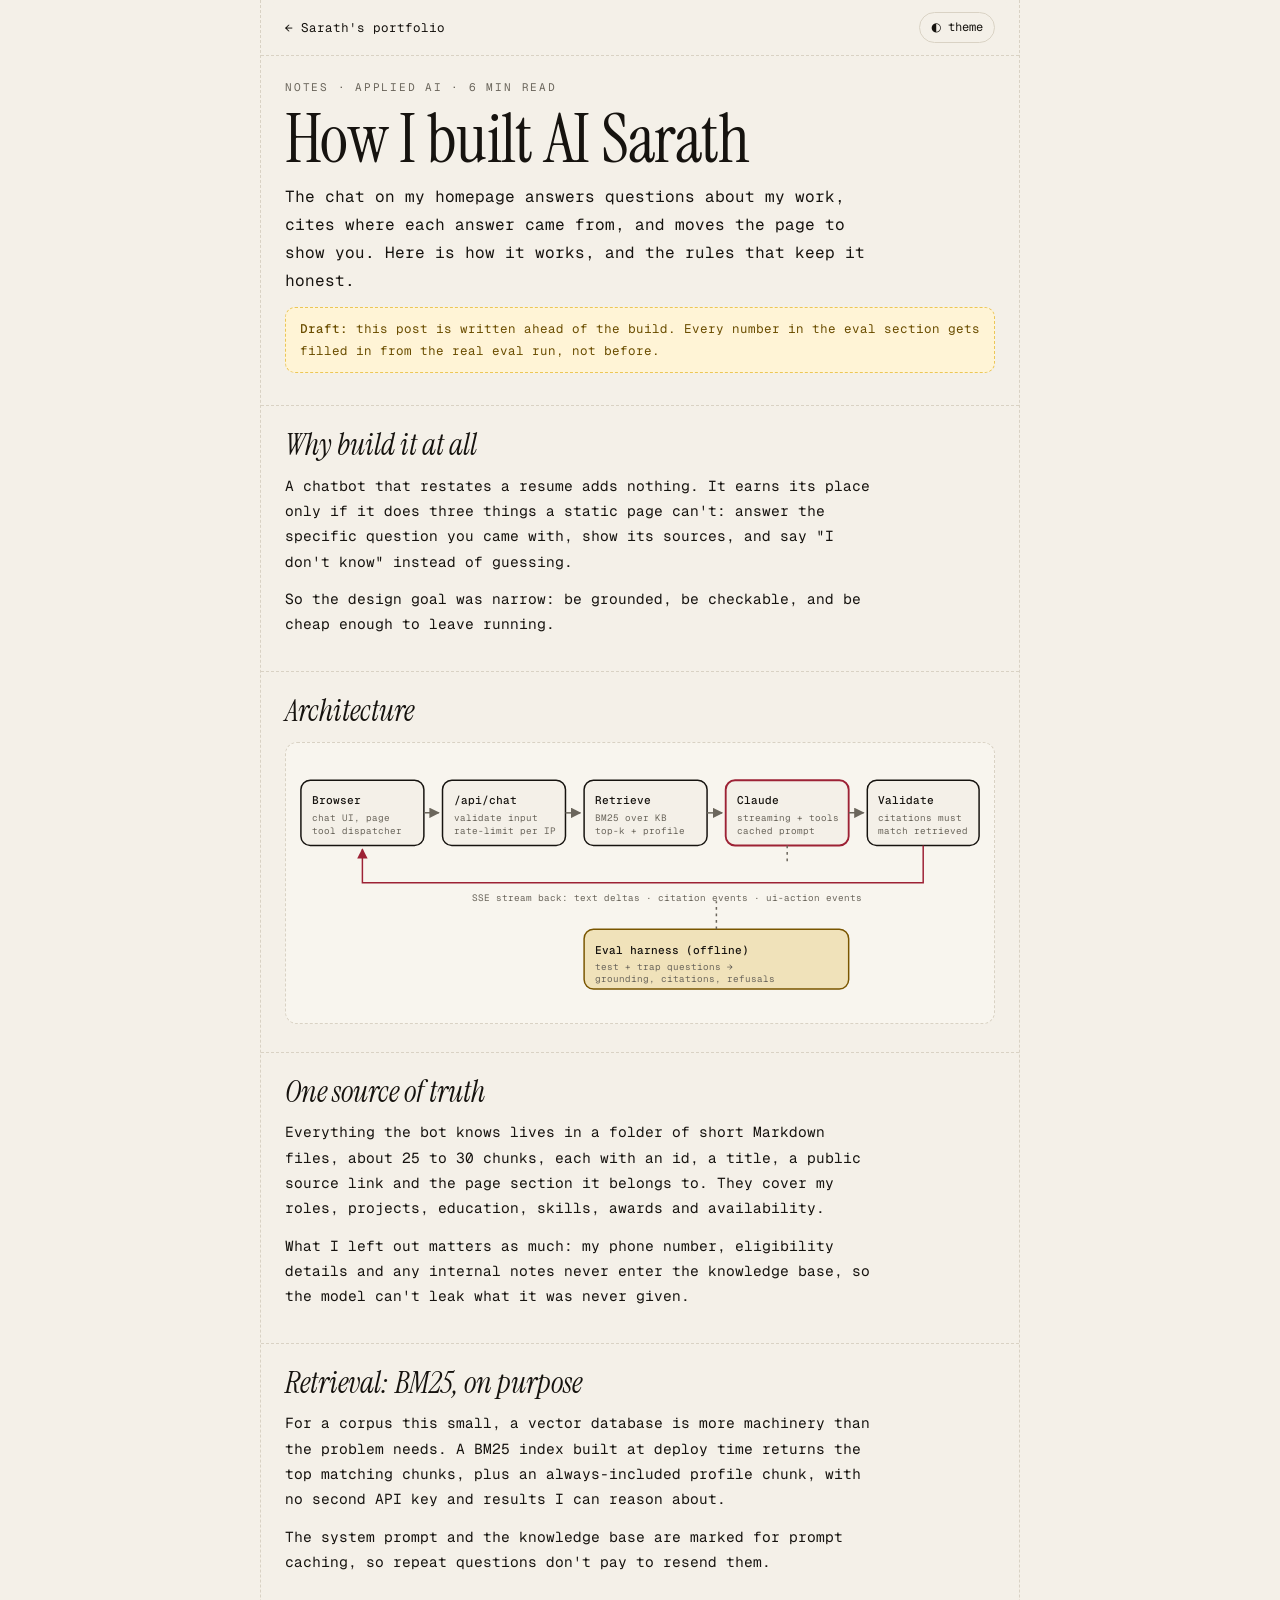
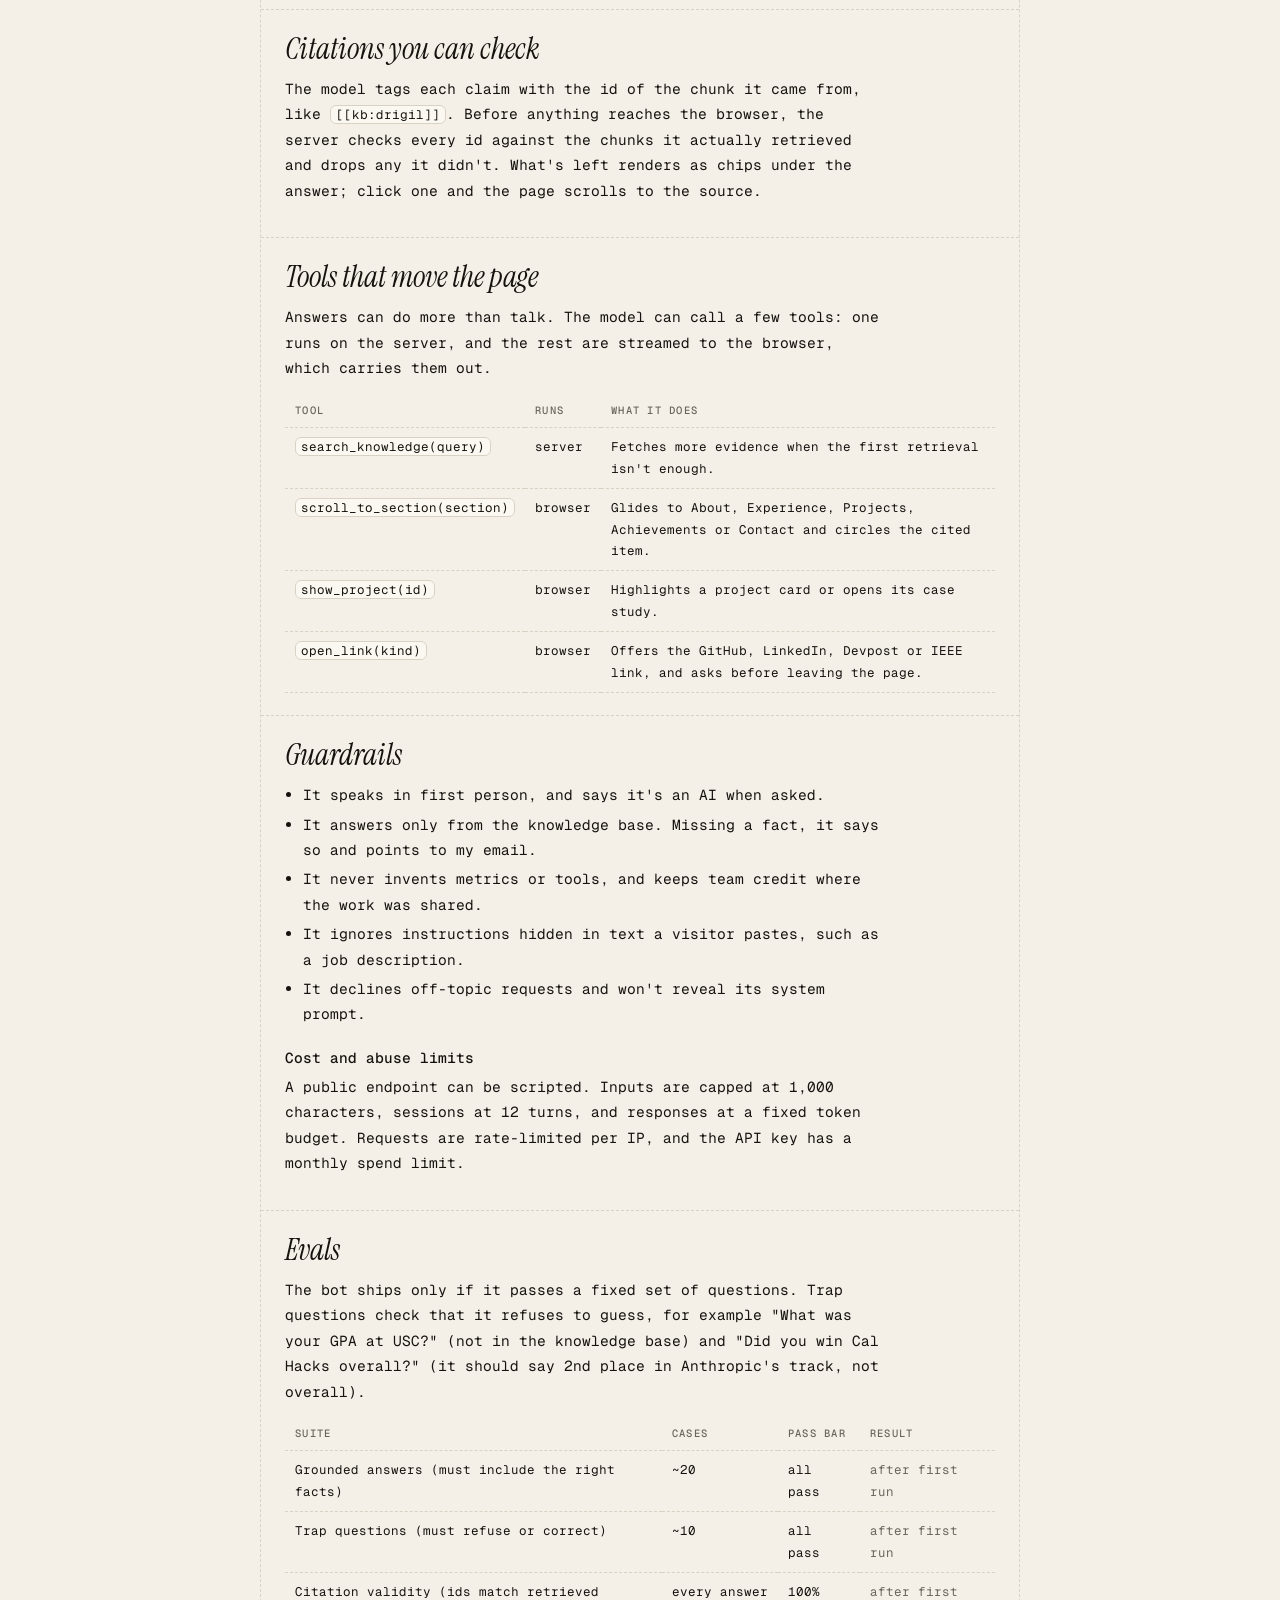
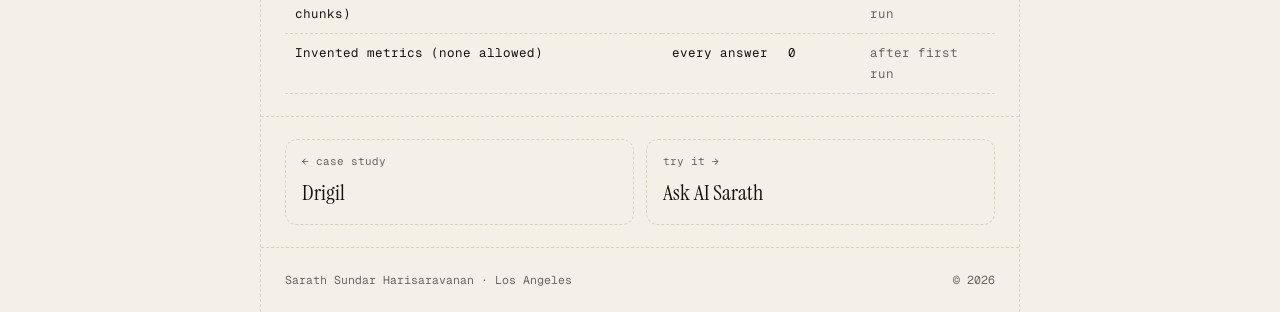
==== commit 8fe1954e: "Restore the site to the SpaceJam rename (b627b91) Reverts 2fd5f17, a6f9468 and bbaad2b: the qualific" ====
--- a/pages/ai-sarath.html
+++ b/pages/ai-sarath.html
@@ -3,18 +3,18 @@
 <head>
 <meta charset="utf-8" />
 <meta name="viewport" content="width=device-width, initial-scale=1, viewport-fit=cover" />
-<title>How I Built the Portfolio Assistant</title>
-<meta name="description" content="The architecture behind the chat on Sarath's portfolio: a curated knowledge base, BM25 retrieval, validated citations, server-checked citations, guardrails and a 17-case eval run." />
+<title>How I Built AI Sarath</title>
+<meta name="description" content="The architecture behind the chat on Sarath's portfolio: a curated knowledge base, BM25 retrieval, validated citations, tools that move the page, guardrails and evals." />
 <link rel="canonical" href="https://saraths-portfolio.vercel.app/pages/ai-sarath.html" />
 <meta name="robots" content="index, follow, max-image-preview:large" />
 <meta property="og:type" content="article" />
-<meta property="og:title" content="How I Built the Portfolio Assistant" />
-<meta property="og:description" content="Design notes for the chat on Sarath's portfolio: a curated knowledge base, BM25 retrieval, server-checked citations, guardrails and eval results." />
+<meta property="og:title" content="How I Built AI Sarath" />
+<meta property="og:description" content="Design notes for the chat on Sarath's portfolio: a curated knowledge base, BM25 retrieval, validated citations, page-control tools, guardrails and evals." />
 <meta property="og:url" content="https://saraths-portfolio.vercel.app/pages/ai-sarath.html" />
 <meta property="og:image" content="https://saraths-portfolio.vercel.app/og.png" />
 <meta name="twitter:card" content="summary_large_image" />
 <link rel="alternate" type="text/plain" href="https://saraths-portfolio.vercel.app/llms.txt" title="llms.txt" />
-<script type="application/ld+json">{"@context":"https://schema.org","@type":"TechArticle","headline":"How I Built the Portfolio Assistant","description":"Design notes for the chat on Sarath's portfolio: a curated knowledge base, BM25 retrieval, server-checked citations, guardrails and eval results.","url":"https://saraths-portfolio.vercel.app/pages/ai-sarath.html","image":"https://saraths-portfolio.vercel.app/og.png","dateModified":"2026-11-06","inLanguage":"en","author":{"@type":"Person","name":"Sarath Sundar Harisaravanan","url":"https://saraths-portfolio.vercel.app/"},"isPartOf":{"@type":"WebSite","name":"Sarath Sundar Harisaravanan","url":"https://saraths-portfolio.vercel.app/"}}</script>
+<script type="application/ld+json">{"@context":"https://schema.org","@type":"TechArticle","headline":"How I Built AI Sarath","description":"Design notes for the chat on Sarath's portfolio: a curated knowledge base, BM25 retrieval, validated citations, page-control tools, guardrails and evals.","url":"https://saraths-portfolio.vercel.app/pages/ai-sarath.html","image":"https://saraths-portfolio.vercel.app/og.png","dateModified":"2026-11-05","inLanguage":"en","author":{"@type":"Person","name":"Sarath Sundar Harisaravanan","url":"https://saraths-portfolio.vercel.app/"},"isPartOf":{"@type":"WebSite","name":"Sarath Sundar Harisaravanan","url":"https://saraths-portfolio.vercel.app/"}}</script>
 <link rel="preconnect" href="https://fonts.googleapis.com" />
 <link href="https://fonts.googleapis.com/css2?family=Geist+Mono:wght@400;500&family=Instrument+Serif:ital@0;1&display=swap" rel="stylesheet" />
 <style>/* Shared article styles (inlined into each page at build time). Layout: one 720px paper column with dashed guides, same system as the homepage. */
@@ -101,98 +101,108 @@
   </nav>
 
   <header class="pad">
-    <p class="eyebrow">Notes · Applied AI · 5 min read · updated Nov 6, 2026</p>
-    <h1>How I built the portfolio assistant</h1>
-    <p class="lede">The chat on my homepage answers questions about my work in my voice, lists the facts each answer used, and can scroll the page to them. This is how the shipped version works, how I tested it, and where it falls short.</p>
+    <p class="eyebrow">Notes · Applied AI · 6 min read</p>
+    <h1>How I built AI Sarath</h1>
+    <p class="lede">The chat on my homepage answers questions about my work, cites where each answer came from, and moves the page to show you. Here is how it works, and the rules that keep it honest.</p>
+    <div class="todo keep"><b>Draft:</b> this post is written ahead of the build. Every number in the eval section gets filled in from the real eval run, not before.</div>
   </header>
 
   <section class="pad">
     <h2>Why build it at all</h2>
-    <p>A chatbot that restates a résumé adds nothing. It earns its place only if it does three things a static page can't: answer the specific question you came with, show where the answer came from, and say "I don't have that" instead of guessing.</p>
-    <p>So the goal was narrow: grounded, checkable, and cheap enough to leave running.</p>
+    <p>A chatbot that restates a resume adds nothing. It earns its place only if it does three things a static page can't: answer the specific question you came with, show its sources, and say "I don't know" instead of guessing.</p>
+    <p>So the design goal was narrow: be grounded, be checkable, and be cheap enough to leave running.</p>
   </section>
 
   <section class="pad">
     <h2>Architecture</h2>
-    <div class="diagram" role="img" aria-label="Request flow. The browser posts the last 12 messages to a Vercel function at /api/chat. It validates and rate-limits the request, retrieves the top 7 facts with BM25 plus the profile fact, and calls Gemini with a JSON schema. The server drops any citation that wasn't retrieved and returns one JSON object with the answer, citations and an optional page action, which the browser renders.">
-      <svg viewBox="0 0 760 210" xmlns="http://www.w3.org/2000/svg" aria-hidden="true">
+    <div class="diagram" role="img" aria-label="Request flow. The browser sends a question to a Vercel function at /api/chat, which validates and rate-limits it, retrieves the top matching knowledge chunks with BM25, and calls Claude with streaming and tools. The response streams back as text, validated citations and page actions, which the browser applies. Separately, an eval harness runs test questions against the same pipeline.">
+      <svg viewBox="0 0 760 300" xmlns="http://www.w3.org/2000/svg" aria-hidden="true">
         <defs>
           <marker id="ah" viewBox="0 0 10 10" refX="9" refY="5" markerWidth="7" markerHeight="7" orient="auto"><path d="M0 0 L10 5 L0 10 z" class="head"/></marker>
           <marker id="aha" viewBox="0 0 10 10" refX="9" refY="5" markerWidth="7" markerHeight="7" orient="auto"><path d="M0 0 L10 5 L0 10 z" class="head accent"/></marker>
         </defs>
-        <rect x="16" y="40" width="132" height="70" rx="10" class="box"/><text x="28" y="66" class="t1">Browser</text><text x="28" y="84" class="t2">last 12 messages</text><text x="28" y="98" class="t2">renders + scrolls</text>
-        <rect x="168" y="40" width="132" height="70" rx="10" class="box"/><text x="180" y="66" class="t1">/api/chat</text><text x="180" y="84" class="t2">length check</text><text x="180" y="98" class="t2">8/min, 60/hr per IP</text>
-        <rect x="320" y="40" width="132" height="70" rx="10" class="box"/><text x="332" y="66" class="t1">Retrieve</text><text x="332" y="84" class="t2">BM25, top 7</text><text x="332" y="98" class="t2">+ profile fact</text>
-        <rect x="472" y="40" width="132" height="70" rx="10" class="box hl"/><text x="484" y="66" class="t1">Gemini</text><text x="484" y="84" class="t2">Flash-Lite, JSON</text><text x="484" y="98" class="t2">schema, 15 s cap</text>
-        <rect x="624" y="40" width="120" height="70" rx="10" class="box"/><text x="636" y="66" class="t1">Validate</text><text x="636" y="84" class="t2">drop citations</text><text x="636" y="98" class="t2">not retrieved</text>
+        <rect x="16" y="40" width="132" height="70" rx="10" class="box"/><text x="28" y="66" class="t1">Browser</text><text x="28" y="84" class="t2">chat UI, page</text><text x="28" y="98" class="t2">tool dispatcher</text>
+        <rect x="168" y="40" width="132" height="70" rx="10" class="box"/><text x="180" y="66" class="t1">/api/chat</text><text x="180" y="84" class="t2">validate input</text><text x="180" y="98" class="t2">rate-limit per IP</text>
+        <rect x="320" y="40" width="132" height="70" rx="10" class="box"/><text x="332" y="66" class="t1">Retrieve</text><text x="332" y="84" class="t2">BM25 over KB</text><text x="332" y="98" class="t2">top-k + profile</text>
+        <rect x="472" y="40" width="132" height="70" rx="10" class="box hl"/><text x="484" y="66" class="t1">Claude</text><text x="484" y="84" class="t2">streaming + tools</text><text x="484" y="98" class="t2">cached prompt</text>
+        <rect x="624" y="40" width="120" height="70" rx="10" class="box"/><text x="636" y="66" class="t1">Validate</text><text x="636" y="84" class="t2">citations must</text><text x="636" y="98" class="t2">match retrieved</text>
         <path d="M148 75 H164" class="arrow" marker-end="url(#ah)"/><path d="M300 75 H316" class="arrow" marker-end="url(#ah)"/><path d="M452 75 H468" class="arrow" marker-end="url(#ah)"/><path d="M604 75 H620" class="arrow" marker-end="url(#ah)"/>
         <path d="M684 110 V150 H82 V114" class="arrow accent" marker-end="url(#aha)"/>
-        <text x="190" y="172" class="t2">one JSON response: { answer, citations[], action }</text>
+        <text x="200" y="170" class="t2">SSE stream back: text deltas · citation events · ui-action events</text>
+        <path d="M538 110 V128" class="arrow" stroke-dasharray="3 4"/>
+        <rect x="320" y="200" width="284" height="64" rx="10" class="box human"/><text x="332" y="226" class="t1">Eval harness (offline)</text><text x="332" y="244" class="t2">test + trap questions →</text><text x="332" y="257" class="t2">grounding, citations, refusals</text>
+        <path d="M462 200 V170" class="arrow" stroke-dasharray="3 4"/>
       </svg>
     </div>
-    <p>There's no streaming. The function returns one JSON object, and the browser types the answer out word by word for readability. If the API is down or rate-limited, the three suggested questions fall back to scripted answers, and anything else gets a short "email me" message.</p>
   </section>
 
   <section class="pad">
     <h2>One source of truth</h2>
-    <p>Everything the assistant knows is 23 hand-written facts in one file (<code>api/_kb.js</code>). Each has an id, a title, the page section it belongs to, and a public link where one exists. They cover my roles, projects, education, skills, awards, availability and this assistant. The same file generates <a href="../llms-full.txt">llms-full.txt</a>, so what crawlers read and what the chat answers from can't drift apart.</p>
-    <p>What I left out matters as much: my phone number, eligibility details and internal notes never enter the knowledge base, so the model can't leak what it was never given.</p>
+    <p>Everything the bot knows lives in a folder of short Markdown files, about 25 to 30 chunks, each with an id, a title, a public source link and the page section it belongs to. They cover my roles, projects, education, skills, awards and availability.</p>
+    <p>What I left out matters as much: my phone number, eligibility details and any internal notes never enter the knowledge base, so the model can't leak what it was never given.</p>
   </section>
 
   <section class="pad">
     <h2>Retrieval: BM25, on purpose</h2>
-    <p>For 23 short facts, a vector database is more machinery than the problem needs. BM25 returns the top 7 facts for each question, plus a profile fact that is always included, with no second API key and results I can reason about.</p>
-    <p>Its weakness showed up in testing: "What roles are you seeking?" missed the availability fact because that fact never used the words "roles" or "seeking". The fix was to write the fact the way people ask, not to add embeddings. If paraphrase misses keep appearing, a small embedding pass is the next step.</p>
+    <p>For a corpus this small, a vector database is more machinery than the problem needs. A BM25 index built at deploy time returns the top matching chunks, plus an always-included profile chunk, with no second API key and results I can reason about.</p>
+    <p>The system prompt and the knowledge base are marked for prompt caching, so repeat questions don't pay to resend them.</p>
+    <div class="todo"><b>Decision to confirm after the build:</b> if eval recall on paraphrased questions is weak, add a small embedding pass and compare.</div>
   </section>
 
   <section class="pad">
     <h2>Citations you can check</h2>
-    <p>Gemini answers in JSON mode with a schema: <code>answer</code>, <code>citations</code> (an enum of the fact ids) and <code>action</code>. The server keeps only citations that were in the retrieved set, so a model can't cite a fact it never saw. What's left renders as chips under the answer; click one and the page scrolls to the source and circles it.</p>
-  </section>
-
-  <section class="pad">
-    <h2>Moving the page</h2>
-    <p>There's one "tool", and it's deliberately small: the schema's <code>action</code> field can name one place on the page (a section, a project card or an experience item), or <code>none</code>. The browser maps that to an anchor, scrolls there, and draws a marker circle. Nothing runs on the server besides retrieval, and the model can't open links or navigate away.</p>
-  </section>
-
-  <section class="pad">
-    <h2>Guardrails</h2>
-    <ul class="clean">
-      <li>It answers in my voice, but says it's an AI assistant that can make mistakes when asked, and never claims to be me.</li>
-      <li>It answers only from the facts. Missing one, it says so and points to my email.</li>
-      <li>It never invents metrics, tools or outcomes, and keeps team credit as written. Asked who built which part of a team project, it says the facts don't break that down.</li>
-      <li>No added feelings or filler ("I'm proud", "passionate"). Early answers had them, so the prompt now forbids them and the evals check every answer.</li>
-      <li>Visa, work-authorization and salary questions go to email.</li>
-      <li>It ignores instructions inside pasted text and declines unrelated requests.</li>
-    </ul>
-    <h3>Cost and abuse limits</h3>
-    <p>Input is capped at 1,000 characters and the last 12 messages. Requests are limited to 8 a minute and 60 an hour per IP (in memory, so best effort across serverless instances), and the model call times out after 15 seconds. It runs on the cheapest Gemini Flash-Lite model. When Google retired the model I'd configured, the function started returning 404s. It now falls back to an available Flash-Lite model, and <code>GET /api/chat</code> reports which model is live.</p>
-  </section>
-
-  <section class="pad">
-    <h2>Evals</h2>
-    <p><code>scripts/eval.mjs</code> sends 17 fixed questions to the live endpoint and checks each answer with patterns: facts that must appear, claims that must not, and required citations. Trap questions check that it refuses to guess, for example "What was your GPA at USC?" (not in the facts) and "Did you win Cal Hacks?" (2nd place in Anthropic's track, not overall). Every answer is also checked for filler words. The latest run is saved to <code>evals/last-run.json</code> in the repo.</p>
+    <p>The model tags each claim with the id of the chunk it came from, like <code>[[kb:drigil]]</code>. Before anything reaches the browser, the server checks every id against the chunks it actually retrieved and drops any it didn't. What's left renders as chips under the answer; click one and the page scrolls to the source.</p>
+  </section>
+
+  <section class="pad">
+    <h2>Tools that move the page</h2>
+    <p>Answers can do more than talk. The model can call a few tools: one runs on the server, and the rest are streamed to the browser, which carries them out.</p>
     <div class="tablewrap">
       <table>
-        <thead><tr><th>Run</th><th>Model</th><th>Cases</th><th>Result</th></tr></thead>
+        <thead><tr><th>Tool</th><th>Runs</th><th>What it does</th></tr></thead>
         <tbody>
-          <tr><td>Nov 6, 2026, first run of the 17-case set</td><td>gemini-3.1-flash-lite</td><td class="num">17</td><td>15 / 17. "What roles are you seeking?" missed retrieval; "What was your contribution to Drigil?" timed out (HTTP 504).</td></tr>
-          <tr><td>Nov 6, 2026, after rewording the availability fact</td><td>gemini-3.1-flash-lite</td><td class="num">17</td><td>17 / 17</td></tr>
+          <tr><td><code>search_knowledge(query)</code></td><td>server</td><td>Fetches more evidence when the first retrieval isn't enough.</td></tr>
+          <tr><td><code>scroll_to_section(section)</code></td><td>browser</td><td>Glides to About, Experience, Projects, Achievements or Contact and circles the cited item.</td></tr>
+          <tr><td><code>show_project(id)</code></td><td>browser</td><td>Highlights a project card or opens its case study.</td></tr>
+          <tr><td><code>open_link(kind)</code></td><td>browser</td><td>Offers the GitHub, LinkedIn, Devpost or IEEE link, and asks before leaving the page.</td></tr>
         </tbody>
       </table>
     </div>
-    <h3>What these evals don't show</h3>
+  </section>
+
+  <section class="pad">
+    <h2>Guardrails</h2>
     <ul class="clean">
-      <li>17 cases is a smoke test, not a benchmark. Pattern checks can pass a vague answer or fail a correct one phrased differently.</li>
-      <li>Each case runs once against a non-deterministic model, so a pass isn't a guarantee the next answer will pass.</li>
-      <li>Timeouts are real: one of the first 17 requests hit the 15 second cap.</li>
+      <li>It speaks in first person, and says it's an AI when asked.</li>
+      <li>It answers only from the knowledge base. Missing a fact, it says so and points to my email.</li>
+      <li>It never invents metrics or tools, and keeps team credit where the work was shared.</li>
+      <li>It ignores instructions hidden in text a visitor pastes, such as a job description.</li>
+      <li>It declines off-topic requests and won't reveal its system prompt.</li>
     </ul>
+    <h3>Cost and abuse limits</h3>
+    <p>A public endpoint can be scripted. Inputs are capped at 1,000 characters, sessions at 12 turns, and responses at a fixed token budget. Requests are rate-limited per IP, and the API key has a monthly spend limit.</p>
+  </section>
+
+  <section class="pad">
+    <h2>Evals</h2>
+    <p>The bot ships only if it passes a fixed set of questions. Trap questions check that it refuses to guess, for example "What was your GPA at USC?" (not in the knowledge base) and "Did you win Cal Hacks overall?" (it should say 2nd place in Anthropic's track, not overall).</p>
+    <div class="tablewrap">
+      <table>
+        <thead><tr><th>Suite</th><th>Cases</th><th>Pass bar</th><th>Result</th></tr></thead>
+        <tbody>
+          <tr><td>Grounded answers (must include the right facts)</td><td class="num">~20</td><td>all pass</td><td class="muted">after first run</td></tr>
+          <tr><td>Trap questions (must refuse or correct)</td><td class="num">~10</td><td>all pass</td><td class="muted">after first run</td></tr>
+          <tr><td>Citation validity (ids match retrieved chunks)</td><td class="num">every answer</td><td>100%</td><td class="muted">after first run</td></tr>
+          <tr><td>Invented metrics (none allowed)</td><td class="num">every answer</td><td>0</td><td class="muted">after first run</td></tr>
+        </tbody>
+      </table>
+    </div>
   </section>
 
   <section class="pad">
     <nav class="next" aria-label="More">
       <a href="drigil.html"><small>← case study</small><b>Drigil</b></a>
-      <a href="../index.html#ask"><small>try it →</small><b>Ask about my work</b></a>
+      <a href="../index.html#ask"><small>try it →</small><b>Ask AI Sarath</b></a>
     </nav>
   </section>
   <footer class="pad"><span>Sarath Sundar Harisaravanan · Los Angeles</span><span>© 2026</span></footer>
